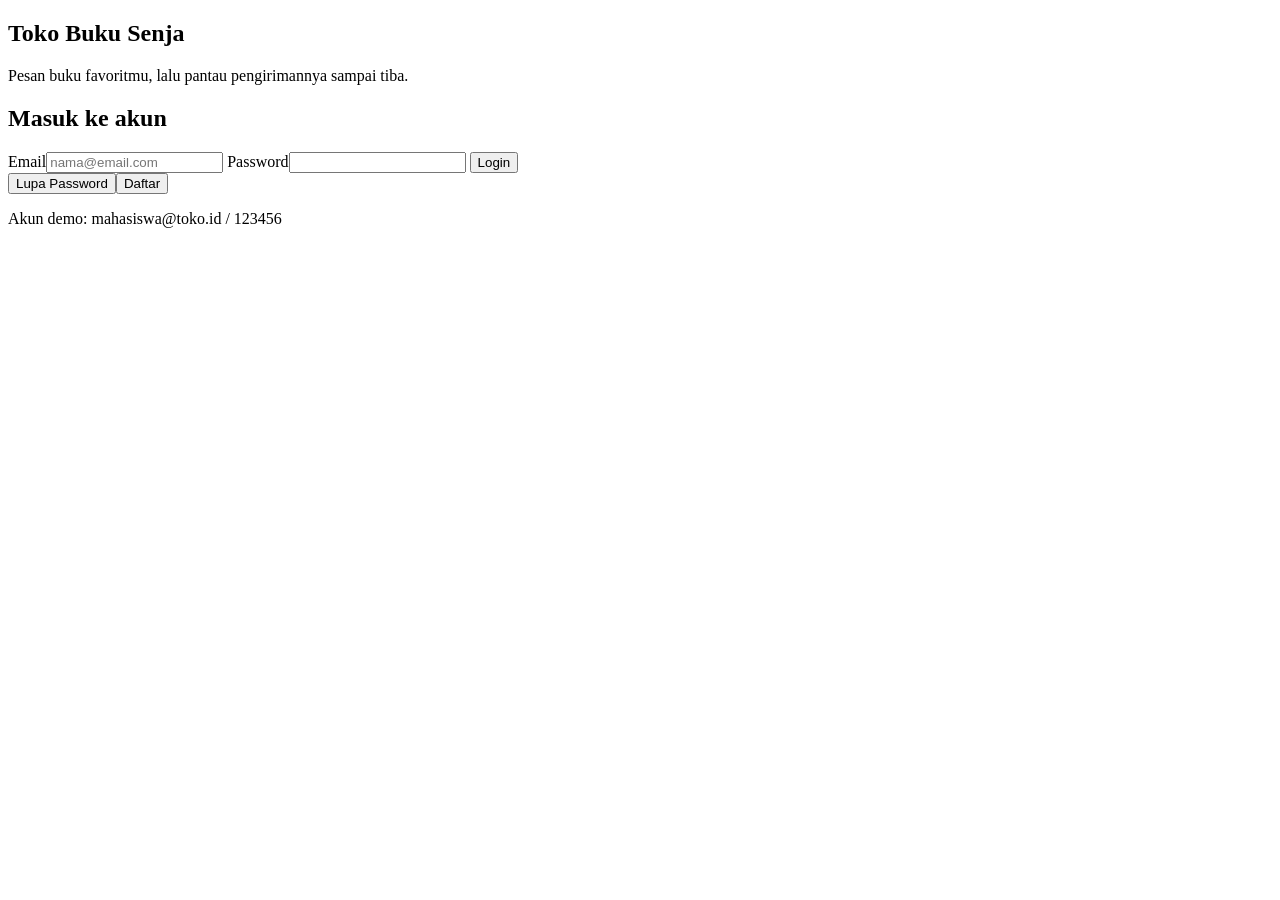
==== index.html @ 408b8df6 "Add initial login page structure in index.html" ====
<!DOCTYPE html>
<html lang="id">
<head>
<meta charset="UTF-8">
<meta name="viewport" content="width=device-width, initial-scale=1">
<title>Login | Toko Buku Senja</title>
<link rel="preconnect" href="https://fonts.googleapis.com">
<link href="https://fonts.googleapis.com/css2?family=Fraunces:wght@600;700&family=Source+Sans+3:wght@400;600&display=swap" rel="stylesheet">
<link rel="stylesheet" href="css/style.css">
</head>
<body data-page="login">

<div class="auth">
<aside class="auth-side"><h1>Toko Buku Senja</h1><p>Pesan buku favoritmu, lalu pantau pengirimannya sampai tiba.</p><div class="spines" aria-hidden="true"><i style="height:120px;background:#e3a008"></i><i style="height:160px;background:#f6f8f6"></i><i style="height:100px;background:#7fc4ad"></i><i style="height:180px;background:#e3a008"></i><i style="height:140px;background:#c9e0d6"></i><i style="height:110px;background:#f6f8f6"></i><i style="height:170px;background:#7fc4ad"></i></div></aside>
<main class="auth-form"><div class="box">
<h2>Masuk ke akun</h2>
<form id="formLogin" novalidate>
<label for="email">Email</label><input id="email" type="email" autocomplete="username" placeholder="nama@email.com">
<label for="password">Password</label><input id="password" type="password" autocomplete="current-password">
<button class="btn" type="submit">Login</button>
</form>
<div class="links"><button class="btn ghost" id="btnLupa" type="button">Lupa Password</button><button class="btn ghost" id="btnDaftar" type="button">Daftar</button></div>
<p class="hint">Akun demo: mahasiswa@toko.id / 123456</p>
</div></main></div>

<script src="js/data.js"></script>
<script src="js/script.js"></script>
</body>
</html>
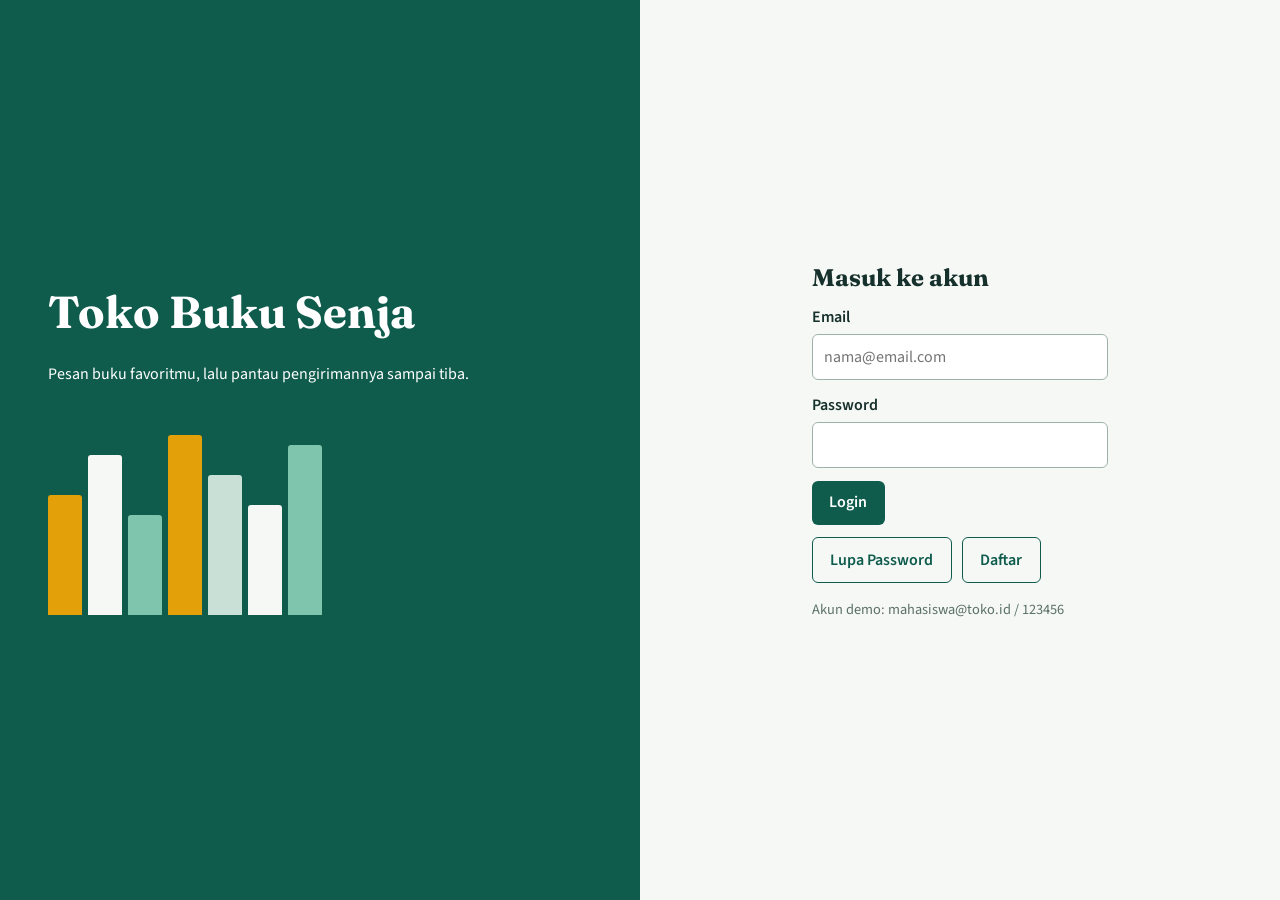
==== commit b810622b: "Remove duplicate HTML structure in index.html" ====
--- a/index.html
+++ b/index.html
@@ -1,29 +1,57 @@
 <!DOCTYPE html>
 <html lang="id">
 <head>
-<meta charset="UTF-8">
-<meta name="viewport" content="width=device-width, initial-scale=1">
-<title>Login | Toko Buku Senja</title>
-<link rel="preconnect" href="https://fonts.googleapis.com">
-<link href="https://fonts.googleapis.com/css2?family=Fraunces:wght@600;700&family=Source+Sans+3:wght@400;600&display=swap" rel="stylesheet">
-<link rel="stylesheet" href="css/style.css">
+  <meta charset="UTF-8">
+  <meta name="viewport" content="width=device-width, initial-scale=1">
+  <title>Login | Toko Buku Senja</title>
+  
+  <link rel="preconnect" href="https://fonts.googleapis.com">
+  <link href="https://fonts.googleapis.com/css2?family=Fraunces:wght@600;700&family=Source+Sans+3:wght@400;600&display=swap" rel="stylesheet">
+  <link rel="stylesheet" href="css/style.css">
 </head>
 <body data-page="login">
 
-<div class="auth">
-<aside class="auth-side"><h1>Toko Buku Senja</h1><p>Pesan buku favoritmu, lalu pantau pengirimannya sampai tiba.</p><div class="spines" aria-hidden="true"><i style="height:120px;background:#e3a008"></i><i style="height:160px;background:#f6f8f6"></i><i style="height:100px;background:#7fc4ad"></i><i style="height:180px;background:#e3a008"></i><i style="height:140px;background:#c9e0d6"></i><i style="height:110px;background:#f6f8f6"></i><i style="height:170px;background:#7fc4ad"></i></div></aside>
-<main class="auth-form"><div class="box">
-<h2>Masuk ke akun</h2>
-<form id="formLogin" novalidate>
-<label for="email">Email</label><input id="email" type="email" autocomplete="username" placeholder="nama@email.com">
-<label for="password">Password</label><input id="password" type="password" autocomplete="current-password">
-<button class="btn" type="submit">Login</button>
-</form>
-<div class="links"><button class="btn ghost" id="btnLupa" type="button">Lupa Password</button><button class="btn ghost" id="btnDaftar" type="button">Daftar</button></div>
-<p class="hint">Akun demo: mahasiswa@toko.id / 123456</p>
-</div></main></div>
+  <div class="auth">
+    <aside class="auth-side">
+      <h1>Toko Buku Senja</h1>
+      <p>Pesan buku favoritmu, lalu pantau pengirimannya sampai tiba.</p>
+      
+      <div class="spines" aria-hidden="true">
+        <i style="height:120px; background:#e3a008"></i>
+        <i style="height:160px; background:#f6f8f6"></i>
+        <i style="height:100px; background:#7fc4ad"></i>
+        <i style="height:180px; background:#e3a008"></i>
+        <i style="height:140px; background:#c9e0d6"></i>
+        <i style="height:110px; background:#f6f8f6"></i>
+        <i style="height:170px; background:#7fc4ad"></i>
+      </div>
+    </aside>
 
-<script src="js/data.js"></script>
-<script src="js/script.js"></script>
+    <main class="auth-form">
+      <div class="box">
+        <h2>Masuk ke akun</h2>
+        
+        <form id="formLogin" novalidate>
+          <label for="email">Email</label>
+          <input id="email" type="email" autocomplete="username" placeholder="nama@email.com">
+          
+          <label for="password">Password</label>
+          <input id="password" type="password" autocomplete="current-password">
+          
+          <button class="btn" type="submit">Login</button>
+        </form>
+
+        <div class="links">
+          <button class="btn ghost" id="btnLupa" type="button">Lupa Password</button>
+          <button class="btn ghost" id="btnDaftar" type="button">Daftar</button>
+        </div>
+
+        <p class="hint">Akun demo: mahasiswa@toko.id / 123456</p>
+      </div>
+    </main>
+  </div>
+
+  <script src="js/data.js"></script>
+  <script src="js/script.js"></script>
 </body>
 </html>
--- a/css/style.css
+++ b/css/style.css
@@ -0,0 +1,66 @@
+/* Toko Buku Senja - style.css (external CSS) */
+:root{--ink:#16302b;--green:#0f5c4d;--green2:#0a443a;--mint:#e4efe9;--paper:#f6f8f6;--amber:#e3a008;--red:#b42318;--line:#cfdcd5}
+*{box-sizing:border-box}
+body{margin:0;font:16px/1.55 'Source Sans 3',system-ui,sans-serif;background:var(--paper);color:var(--ink)}
+h1,h2,h3{font-family:'Fraunces',Georgia,serif;line-height:1.2;margin:0 0 .5rem}
+a{color:var(--green)}
+.topbar{background:var(--green);color:#fff;display:flex;flex-wrap:wrap;align-items:center;justify-content:space-between;gap:.5rem 1.5rem;padding:.7rem 1.5rem}
+.brand{font-family:'Fraunces',Georgia,serif;font-size:1.3rem;font-weight:700}
+.topbar nav{display:flex;flex-wrap:wrap;gap:.25rem}
+.topbar a{color:#fff;text-decoration:none;padding:.35rem .8rem;border-radius:6px}
+.topbar a:hover,.topbar a[aria-current]{background:var(--green2)}
+main{max-width:1000px;margin:0 auto;padding:1.5rem}
+footer{text-align:center;padding:1.5rem;color:#5b7069;font-size:.9rem}
+.panel{background:#fff;border:1px solid var(--line);border-radius:10px;padding:1.25rem;margin-bottom:1.25rem}
+label{display:block;font-weight:600;margin:.8rem 0 .25rem}
+input,select,textarea{width:100%;padding:.6rem .7rem;border:1px solid #9db3aa;border-radius:6px;font:inherit;background:#fff}
+input:focus,select:focus,textarea:focus,.btn:focus-visible,a:focus-visible,.tile:focus-visible{outline:3px solid var(--amber);outline-offset:1px}
+.btn{display:inline-block;background:var(--green);color:#fff;border:0;border-radius:6px;padding:.6rem 1.1rem;font:inherit;font-weight:600;cursor:pointer;margin-top:.8rem;text-decoration:none}
+.btn:hover{background:var(--green2)}
+.btn.ghost{background:transparent;color:var(--green);border:1px solid var(--green)}
+.btn.ghost:hover{background:var(--mint)}
+.btn.danger{background:var(--red)}
+.btn.small{padding:.25rem .6rem;margin:0;font-size:.9rem}
+.grid{display:grid;grid-template-columns:repeat(auto-fit,minmax(220px,1fr));gap:1rem}
+.row{display:grid;grid-template-columns:repeat(auto-fit,minmax(180px,1fr));gap:0 1rem}
+.tablewrap{overflow-x:auto}
+table{width:100%;border-collapse:collapse}
+th,td{text-align:left;padding:.55rem .6rem;border-bottom:1px solid var(--line);vertical-align:middle}
+th{background:var(--mint)}
+td input[type=number]{width:80px}
+.cover{width:42px;height:56px;object-fit:cover;border-radius:3px;background:var(--green);display:block}
+.badge{padding:.1rem .5rem;border-radius:99px;background:var(--mint);font-size:.85rem}
+.badge.low{background:#fde8c4;color:#7a4b00}
+.empty{text-align:center;color:#5b7069}
+.total{font-size:1.3rem;font-weight:700}
+/* login */
+.auth{min-height:100vh;display:grid;grid-template-columns:1fr 1fr}
+.auth-side{background:var(--green);color:#fff;padding:3rem;display:flex;flex-direction:column;justify-content:center}
+.auth-side h1{font-size:2.8rem}
+.spines{display:flex;align-items:flex-end;gap:6px;margin-top:2rem}
+.spines i{display:block;width:34px;border-radius:3px 3px 0 0}
+.auth-form{display:flex;align-items:center;justify-content:center;padding:2rem}
+.auth-form .box{width:100%;max-width:380px}
+.links{display:flex;gap:.6rem;flex-wrap:wrap}
+.hint{font-size:.9rem;color:#5b7069;margin-top:1rem}
+/* dashboard */
+.hero h1{font-size:2.2rem}
+.tile{display:block;width:100%;text-align:left;background:#fff;border:1px solid var(--line);border-left:6px solid var(--green);border-radius:10px;padding:1.2rem;color:var(--ink);text-decoration:none;font:inherit;cursor:pointer}
+.tile:hover{background:var(--mint)}
+.tile strong{display:block;font-family:'Fraunces',Georgia,serif;font-size:1.2rem}
+/* modal */
+.overlay{position:fixed;inset:0;background:rgba(10,30,25,.6);display:flex;align-items:center;justify-content:center;padding:1rem;z-index:10}
+.modal{background:#fff;border-radius:12px;padding:1.5rem;width:100%;max-width:540px;max-height:90vh;overflow:auto;position:relative}
+.close{position:absolute;top:.4rem;right:.8rem;border:0;background:none;font-size:1.8rem;cursor:pointer}
+.modal ul{padding-left:1.2rem}
+/* tracking */
+.bar{height:10px;background:var(--mint);border-radius:99px;overflow:hidden;margin:1rem 0}
+.bar span{display:block;height:100%;background:var(--amber);transition:width .6s}
+.steps{list-style:none;padding:0;display:grid;grid-template-columns:repeat(auto-fit,minmax(120px,1fr));gap:.5rem}
+.steps li{padding:.5rem;border-radius:6px;background:#eef2f0;color:#5b7069;text-align:center;font-size:.9rem}
+.steps li.done{background:var(--green);color:#fff}
+.steps li.now{background:var(--amber);color:#2b2000;font-weight:700}
+dl{display:grid;grid-template-columns:max-content 1fr;gap:.3rem 1rem}
+dt{font-weight:600}dd{margin:0}
+@media(max-width:700px){.auth{grid-template-columns:1fr}.auth-side{padding:2rem}}
+@media(prefers-reduced-motion:reduce){.bar span{transition:none}}
